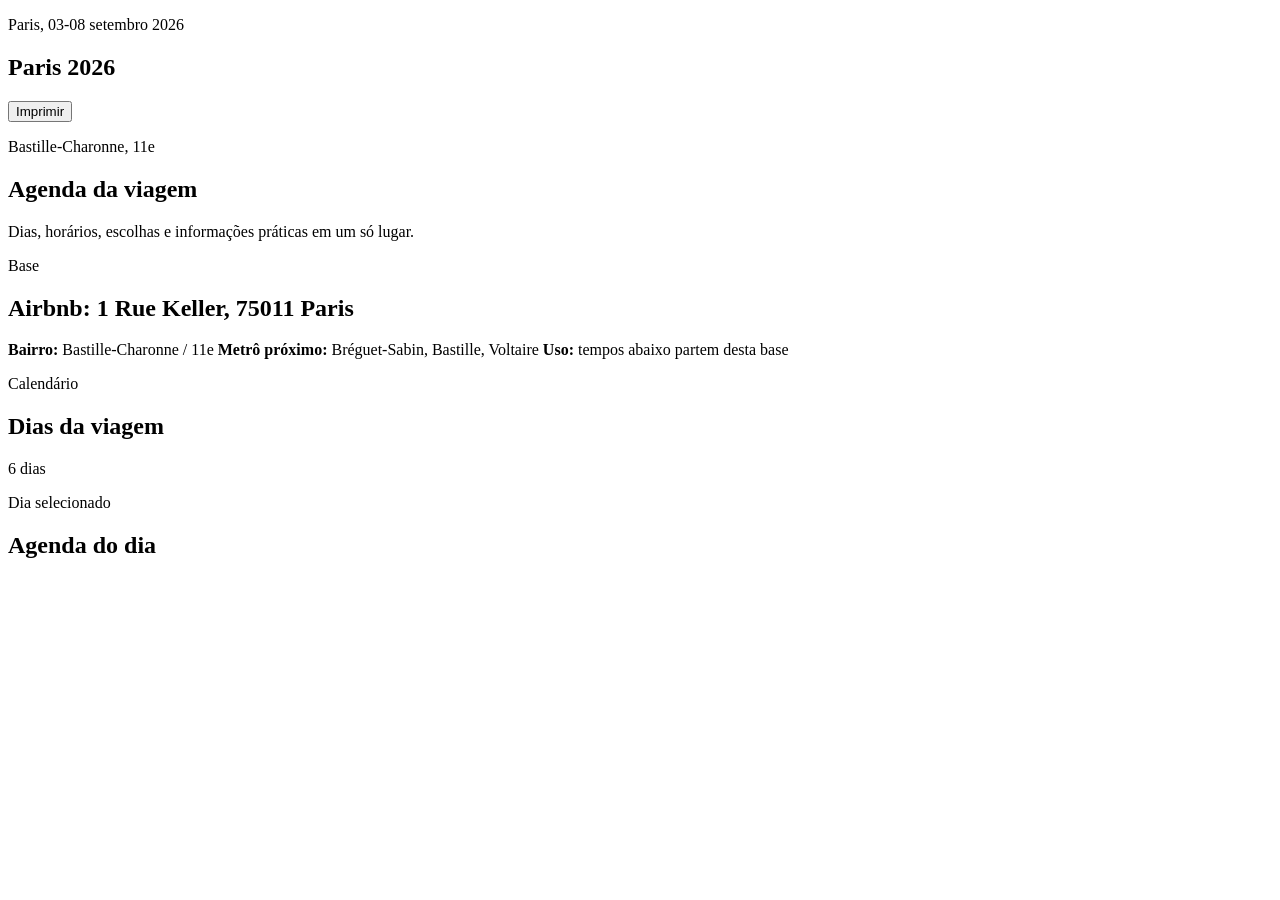
==== index.html @ ea1cb509 "Add Paris trip app HTML" ====
<!doctype html>
<html lang="pt-BR">
  <head>
    <meta charset="utf-8" />
    <meta name="viewport" content="width=device-width, initial-scale=1" />
    <title>Paris 2026</title>
    <link rel="stylesheet" href="styles.css" />
  </head>
  <body>
    <header class="hero">
      <div class="hero__image" aria-hidden="true"></div>
      <nav class="topbar" aria-label="Navegação principal">
        <div>
          <p class="eyebrow">Paris, 03-08 setembro 2026</p>
          <h1>Paris 2026</h1>
        </div>
        <button class="ghost-button" id="printButton" type="button">Imprimir</button>
      </nav>
      <section class="hero__content">
        <p class="kicker">Bastille-Charonne, 11e</p>
        <h2>Agenda da viagem</h2>
        <p>
          Dias, horários, escolhas e informações práticas em um só lugar.
        </p>
      </section>
    </header>

    <main class="shell">
      <section class="panel base-panel" aria-labelledby="baseTitle">
        <div>
          <p class="eyebrow">Base</p>
          <h2 id="baseTitle">Airbnb: 1 Rue Keller, 75011 Paris</h2>
        </div>
        <div class="base-grid">
          <span><strong>Bairro:</strong> Bastille-Charonne / 11e</span>
          <span><strong>Metrô próximo:</strong> Bréguet-Sabin, Bastille, Voltaire</span>
          <span><strong>Uso:</strong> tempos abaixo partem desta base</span>
        </div>
      </section>

      <section class="panel calendar-panel" aria-labelledby="calendarTitle">
        <div class="section-heading">
          <div>
            <p class="eyebrow">Calendário</p>
            <h2 id="calendarTitle">Dias da viagem</h2>
          </div>
          <span class="trip-chip">6 dias</span>
        </div>
        <div class="day-grid" id="dayGrid"></div>
      </section>

      <section class="workspace">
        <aside class="panel day-summary" id="daySummary" aria-live="polite"></aside>

        <section class="panel timeline-panel" aria-labelledby="timelineTitle">
          <div class="section-heading">
            <div>
              <p class="eyebrow" id="activeDateLabel">Dia selecionado</p>
              <h2 id="timelineTitle">Agenda do dia</h2>
            </div>
            <div class="filter-row" id="filterRow" aria-label="Filtros"></div>
          </div>
          <div class="timeline" id="timeline"></div>
        </section>

        <aside class="panel detail-panel" id="detailPanel" aria-live="polite"></aside>
      </section>
    </main>

    <script src="app.js"></script>
  </body>
</html>
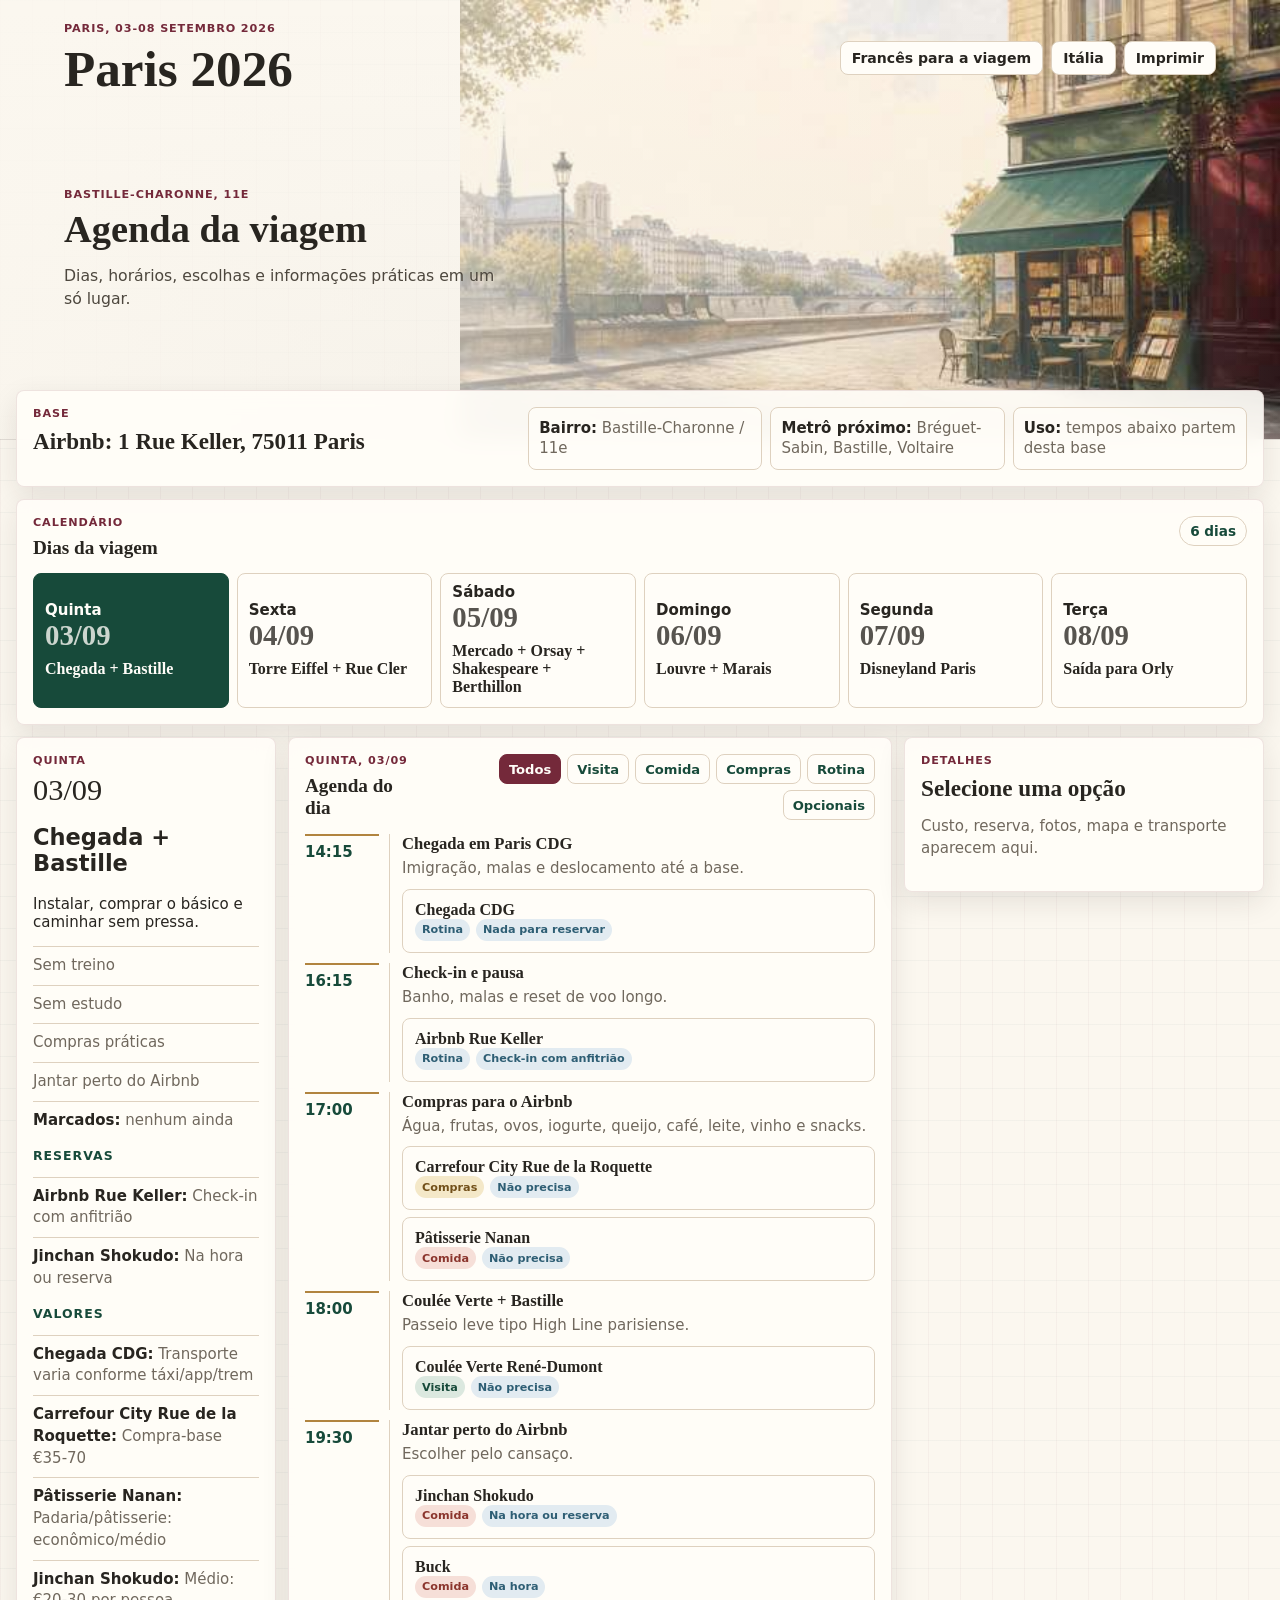
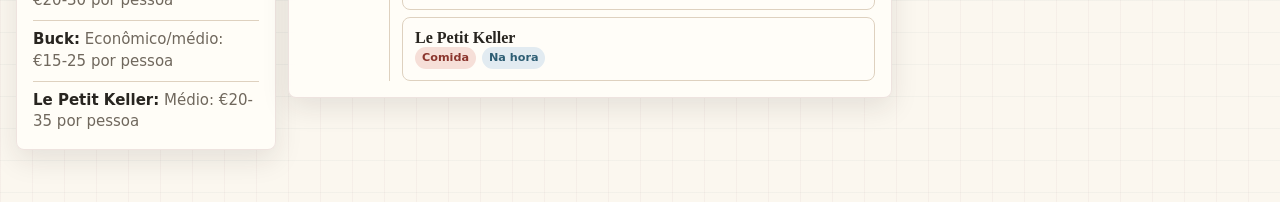
==== commit c42b8182: "Publish Paris updates and French guide" ====
--- a/index.html
+++ b/index.html
@@ -14,7 +14,11 @@
           <p class="eyebrow">Paris, 03-08 setembro 2026</p>
           <h1>Paris 2026</h1>
         </div>
-        <button class="ghost-button" id="printButton" type="button">Imprimir</button>
+        <div class="top-actions">
+          <a class="ghost-button" href="frances.html">Francês para a viagem</a>
+          <a class="ghost-button" href="italia.html">Itália</a>
+          <button class="ghost-button" id="printButton" type="button">Imprimir</button>
+        </div>
       </nav>
       <section class="hero__content">
         <p class="kicker">Bastille-Charonne, 11e</p>
--- a/styles.css
+++ b/styles.css
@@ -0,0 +1,820 @@
+:root {
+  --paper: #fbf7ef;
+  --paper-strong: #fffdf8;
+  --ink: #282520;
+  --muted: #70685d;
+  --line: #ded1bf;
+  --green: #174a3a;
+  --green-soft: #dbe8df;
+  --burgundy: #74293a;
+  --blue: #2e5e74;
+  --gold: #b1843f;
+  --rose: #c96e64;
+  --shadow: 0 10px 28px rgba(36, 31, 26, 0.1);
+  --radius: 8px;
+  --hero-image: url("assets/paris-hero-small.jpg");
+  color-scheme: light;
+}
+
+* {
+  box-sizing: border-box;
+}
+
+body {
+  margin: 0;
+  background:
+    linear-gradient(90deg, rgba(116, 41, 58, 0.04) 1px, transparent 1px),
+    linear-gradient(rgba(23, 74, 58, 0.035) 1px, transparent 1px),
+    var(--paper);
+  background-size: 32px 32px;
+  color: var(--ink);
+  font-family: "Segoe UI", system-ui, -apple-system, BlinkMacSystemFont, sans-serif;
+  font-size: 15px;
+}
+
+button,
+a {
+  font: inherit;
+}
+
+.top-actions {
+  display: flex;
+  flex-wrap: wrap;
+  justify-content: flex-end;
+  gap: 8px;
+}
+
+.top-actions .ghost-button {
+  text-decoration: none;
+}
+
+.hero {
+  min-height: 440px;
+  position: relative;
+  overflow: hidden;
+  border-bottom: 1px solid rgba(40, 37, 32, 0.12);
+}
+
+.hero__image {
+  position: absolute;
+  inset: 0;
+  background-color: #efe2d2;
+  background:
+    linear-gradient(90deg, rgba(251, 247, 239, 0.88) 0%, rgba(251, 247, 239, 0.58) 36%, rgba(251, 247, 239, 0.02) 100%),
+    linear-gradient(0deg, rgba(40, 37, 32, 0.06), rgba(40, 37, 32, 0)),
+    var(--hero-image) right center / auto 100% no-repeat;
+}
+
+.topbar,
+.hero__content,
+.shell {
+  position: relative;
+  z-index: 1;
+}
+
+.topbar {
+  display: flex;
+  justify-content: space-between;
+  align-items: center;
+  gap: 24px;
+  padding: 22px clamp(18px, 5vw, 64px);
+}
+
+.topbar h1 {
+  margin: 0;
+  font-family: Georgia, "Times New Roman", serif;
+  font-size: clamp(2rem, 4vw, 3.35rem);
+  line-height: 1;
+  letter-spacing: 0;
+}
+
+.hero__content {
+  max-width: 560px;
+  padding: 72px clamp(18px, 5vw, 64px) 92px;
+}
+
+.hero__content h2 {
+  margin: 0;
+  max-width: 520px;
+  font-family: Georgia, "Times New Roman", serif;
+  font-size: clamp(1.8rem, 3vw, 3rem);
+  line-height: 1.05;
+  letter-spacing: 0;
+}
+
+.hero__content p:not(.kicker) {
+  max-width: 460px;
+  color: #4d473e;
+  font-size: 0.98rem;
+  line-height: 1.45;
+}
+
+.eyebrow,
+.kicker {
+  margin: 0 0 8px;
+  color: var(--burgundy);
+  font-size: 0.7rem;
+  font-weight: 800;
+  letter-spacing: 0.08em;
+  text-transform: uppercase;
+}
+
+.shell {
+  width: min(1480px, calc(100% - 32px));
+  margin: -50px auto 52px;
+}
+
+.panel {
+  background: rgba(255, 253, 248, 0.92);
+  border: 1px solid rgba(116, 41, 58, 0.12);
+  border-radius: var(--radius);
+  box-shadow: var(--shadow);
+  backdrop-filter: blur(10px);
+}
+
+.calendar-panel {
+  padding: 16px;
+}
+
+.base-panel {
+  display: grid;
+  grid-template-columns: minmax(260px, 0.8fr) 1.2fr;
+  gap: 16px;
+  margin-bottom: 12px;
+  padding: 16px;
+}
+
+.base-panel h2 {
+  margin: 0;
+  font-family: Georgia, "Times New Roman", serif;
+  font-size: clamp(1.15rem, 1.8vw, 1.6rem);
+  letter-spacing: 0;
+}
+
+.base-grid {
+  display: grid;
+  grid-template-columns: repeat(3, minmax(0, 1fr));
+  gap: 8px;
+  align-items: stretch;
+}
+
+.base-grid span {
+  border: 1px solid var(--line);
+  border-radius: var(--radius);
+  padding: 10px;
+  background: rgba(255, 253, 248, 0.72);
+  color: var(--muted);
+  line-height: 1.35;
+}
+
+.base-grid strong {
+  color: var(--ink);
+}
+
+.section-heading {
+  display: flex;
+  justify-content: space-between;
+  align-items: flex-start;
+  gap: 14px;
+  margin-bottom: 14px;
+}
+
+.section-heading h2 {
+  margin: 0;
+  font-family: Georgia, "Times New Roman", serif;
+  font-size: clamp(1.18rem, 1.5vw, 1.55rem);
+  letter-spacing: 0;
+}
+
+.trip-chip {
+  display: inline-flex;
+  min-height: 30px;
+  align-items: center;
+  border: 1px solid var(--line);
+  border-radius: 999px;
+  padding: 5px 10px;
+  font-size: 0.85rem;
+  color: var(--green);
+  font-weight: 800;
+  white-space: nowrap;
+}
+
+.day-grid {
+  display: grid;
+  grid-template-columns: repeat(6, minmax(0, 1fr));
+  gap: 8px;
+}
+
+.day-card,
+.ghost-button,
+.filter-button,
+.option-card,
+.choice-button,
+.link-button {
+  border: 1px solid var(--line);
+  border-radius: var(--radius);
+  background: var(--paper-strong);
+  color: var(--ink);
+  cursor: pointer;
+}
+
+.day-card {
+  min-height: 96px;
+  padding: 11px;
+  text-align: left;
+  overflow-wrap: anywhere;
+  transition: transform 180ms ease, border-color 180ms ease, background 180ms ease;
+}
+
+.day-card:hover,
+.option-card:hover,
+.filter-button:hover,
+.ghost-button:hover,
+.choice-button:hover,
+.link-button:hover {
+  transform: translateY(-1px);
+  border-color: rgba(116, 41, 58, 0.5);
+}
+
+.day-card.is-active {
+  background: var(--green);
+  border-color: var(--green);
+  color: #fffdf8;
+}
+
+.day-card time {
+  display: block;
+  margin-bottom: 10px;
+  color: inherit;
+  font-weight: 850;
+  line-height: 1.05;
+}
+
+.day-card time .day-number {
+  display: block;
+  margin-top: 3px;
+  font-family: Georgia, "Times New Roman", serif;
+  font-size: 1.8rem;
+  line-height: 1;
+}
+
+.day-card strong {
+  display: block;
+  font-family: Georgia, "Times New Roman", serif;
+  font-size: 1rem;
+  letter-spacing: 0;
+}
+
+.day-card span {
+  display: none;
+  margin-top: 6px;
+  color: currentColor;
+  opacity: 0.78;
+  line-height: 1.35;
+}
+
+.workspace {
+  display: grid;
+  grid-template-columns: minmax(210px, 260px) minmax(0, 1fr) minmax(300px, 360px);
+  gap: 12px;
+  margin-top: 12px;
+  align-items: start;
+}
+
+.timeline-panel,
+.detail-panel,
+.day-summary {
+  min-width: 0;
+}
+
+.day-summary,
+.timeline-panel,
+.detail-panel {
+  padding: 16px;
+}
+
+.day-summary {
+  position: sticky;
+  top: 16px;
+}
+
+.detail-panel {
+  position: sticky;
+  top: 16px;
+}
+
+.summary-date {
+  font-family: Georgia, "Times New Roman", serif;
+  font-size: 1.9rem;
+  line-height: 1;
+  margin: 0 0 8px;
+}
+
+.summary-list,
+.detail-list,
+.mini-list {
+  display: grid;
+  gap: 8px;
+  margin: 14px 0 0;
+  padding: 0;
+  list-style: none;
+}
+
+.summary-list li,
+.detail-list li,
+.mini-list li {
+  border-top: 1px solid var(--line);
+  padding-top: 8px;
+  color: var(--muted);
+  line-height: 1.45;
+}
+
+.summary-list strong,
+.detail-list strong,
+.mini-list strong {
+  color: var(--ink);
+}
+
+.summary-section {
+  margin-top: 16px;
+}
+
+.summary-section h3 {
+  margin: 0;
+  color: var(--green);
+  font-size: 0.78rem;
+  letter-spacing: 0.08em;
+  text-transform: uppercase;
+}
+
+.filter-row {
+  display: flex;
+  flex-wrap: wrap;
+  justify-content: flex-end;
+  gap: 6px;
+  min-width: 0;
+}
+
+.filter-button {
+  min-height: 30px;
+  padding: 6px 9px;
+  color: var(--green);
+  font-size: 0.82rem;
+  font-weight: 750;
+}
+
+.filter-button.is-active {
+  background: var(--burgundy);
+  border-color: var(--burgundy);
+  color: #fffdf8;
+}
+
+.timeline {
+  display: grid;
+  gap: 10px;
+}
+
+.time-block {
+  display: grid;
+  grid-template-columns: 74px minmax(0, 1fr);
+  gap: 10px;
+  align-items: start;
+}
+
+.time-label {
+  border-top: 2px solid var(--gold);
+  padding-top: 7px;
+  color: var(--green);
+  font-weight: 900;
+}
+
+.slot {
+  border-left: 1px solid var(--line);
+  padding-left: 12px;
+}
+
+.slot-title {
+  margin: 0 0 4px;
+  font-family: Georgia, "Times New Roman", serif;
+  font-size: 1.04rem;
+  letter-spacing: 0;
+}
+
+.slot-note {
+  margin: 0 0 9px;
+  color: var(--muted);
+  line-height: 1.45;
+}
+
+.option-grid {
+  display: grid;
+  grid-template-columns: 1fr;
+  gap: 7px;
+}
+
+.option-card {
+  min-height: 0;
+  padding: 11px 12px;
+  text-align: left;
+  transition: transform 180ms ease, border-color 180ms ease, background 180ms ease;
+}
+
+.option-card.is-selected {
+  border-color: var(--green);
+  background: linear-gradient(180deg, #f7fbf8, #fffdf8);
+}
+
+.option-meta {
+  display: flex;
+  flex-wrap: wrap;
+  gap: 6px;
+  margin-bottom: 0;
+}
+
+.tag {
+  display: inline-flex;
+  align-items: center;
+  min-height: 22px;
+  border-radius: 999px;
+  padding: 3px 7px;
+  color: var(--ink);
+  font-size: 0.7rem;
+  font-weight: 800;
+}
+
+.tag.visita {
+  background: var(--green-soft);
+  color: var(--green);
+}
+
+.tag.comida {
+  background: #f6dfd8;
+  color: #8b352d;
+}
+
+.tag.compras {
+  background: #f4e8c8;
+  color: #72501a;
+}
+
+.tag.rotina {
+  background: #e2ebf1;
+  color: var(--blue);
+}
+
+.tag.opcional {
+  background: #eee6ef;
+  color: #6e3c72;
+}
+
+.option-card h4 {
+  margin: 0;
+  font-family: Georgia, "Times New Roman", serif;
+  font-size: 1rem;
+  letter-spacing: 0;
+  overflow-wrap: anywhere;
+}
+
+.option-card p {
+  margin: 5px 0 0;
+  color: var(--muted);
+  line-height: 1.35;
+  font-size: 0.9rem;
+}
+
+.detail-title {
+  margin: 0;
+  font-family: Georgia, "Times New Roman", serif;
+  font-size: 1.45rem;
+  line-height: 1.12;
+  letter-spacing: 0;
+  overflow-wrap: anywhere;
+}
+
+.detail-description {
+  color: var(--muted);
+  line-height: 1.45;
+  font-size: 0.94rem;
+}
+
+.logistics {
+  margin-top: 14px;
+}
+
+.logistics details {
+  border-top: 1px solid var(--line);
+  padding: 10px 0;
+}
+
+.logistics summary {
+  cursor: pointer;
+  color: var(--green);
+  font-weight: 850;
+}
+
+.logistics p {
+  margin: 8px 0 0;
+  color: var(--muted);
+  line-height: 1.45;
+}
+
+.inline-links {
+  display: flex;
+  flex-wrap: wrap;
+  gap: 7px;
+  margin-top: 10px;
+  min-width: 0;
+}
+
+.action-row {
+  display: flex;
+  flex-wrap: wrap;
+  gap: 7px;
+  margin-top: 14px;
+}
+
+.choice-button,
+.link-button,
+.ghost-button {
+  display: inline-flex;
+  min-height: 34px;
+  align-items: center;
+  justify-content: center;
+  padding: 7px 11px;
+  font-size: 0.88rem;
+  font-weight: 850;
+  text-decoration: none;
+  text-align: center;
+}
+
+.choice-button {
+  background: var(--green);
+  border-color: var(--green);
+  color: #fffdf8;
+}
+
+.choice-button.is-picked {
+  background: var(--burgundy);
+  border-color: var(--burgundy);
+}
+
+.link-button {
+  background: var(--paper-strong);
+  color: var(--green);
+}
+
+.photo-link {
+  background: #f4e8c8;
+  border-color: #d6bb78;
+  color: #72501a;
+}
+
+.empty-state {
+  border: 1px dashed var(--line);
+  border-radius: var(--radius);
+  padding: 14px;
+  color: var(--muted);
+  line-height: 1.5;
+}
+
+@media (max-width: 1120px) {
+  .day-grid {
+    grid-template-columns: repeat(3, minmax(0, 1fr));
+  }
+
+  .base-panel,
+  .base-grid {
+    grid-template-columns: 1fr;
+  }
+
+  .workspace {
+    grid-template-columns: 1fr;
+  }
+
+  .day-summary,
+  .detail-panel {
+    position: static;
+  }
+}
+
+@media (max-width: 920px) {
+  .hero {
+    min-height: 430px;
+  }
+
+  .hero__image {
+    background:
+      linear-gradient(90deg, rgba(251, 247, 239, 0.92) 0%, rgba(251, 247, 239, 0.68) 48%, rgba(251, 247, 239, 0.12) 100%),
+      linear-gradient(0deg, rgba(40, 37, 32, 0.08), rgba(40, 37, 32, 0)),
+      var(--hero-image) right center / auto 100% no-repeat;
+  }
+
+  .shell {
+    width: min(100% - 24px, 1480px);
+  }
+
+  .day-grid {
+    grid-template-columns: repeat(3, minmax(0, 1fr));
+  }
+
+  .workspace {
+    gap: 10px;
+  }
+
+  .detail-panel {
+    order: 3;
+  }
+}
+
+@media (max-width: 720px) {
+  .hero {
+    min-height: 410px;
+  }
+
+  .topbar {
+    align-items: flex-start;
+    flex-direction: column;
+    gap: 12px;
+    padding: 18px 16px;
+  }
+
+  .topbar h1 {
+    font-size: 2rem;
+  }
+
+  .top-actions {
+    width: 100%;
+    justify-content: flex-start;
+  }
+
+  .top-actions .ghost-button {
+    width: auto;
+  }
+
+  .hero__content {
+    padding: 42px 16px 72px;
+  }
+
+  .hero__content h2 {
+    max-width: 320px;
+    font-size: 1.65rem;
+  }
+
+  .hero__content p:not(.kicker) {
+    max-width: 300px;
+    font-size: 0.92rem;
+  }
+
+  .shell {
+    width: min(100% - 20px, 1480px);
+    margin-top: -36px;
+  }
+
+  .calendar-panel,
+  .day-summary,
+  .timeline-panel,
+  .detail-panel {
+    padding: 14px;
+  }
+
+  .day-grid {
+    grid-template-columns: 1fr 1fr;
+    gap: 7px;
+  }
+
+  .day-card {
+    min-height: 86px;
+    padding: 10px;
+  }
+
+  .day-card time .day-number {
+    font-size: 1.55rem;
+  }
+
+  .day-card strong {
+    font-size: 0.92rem;
+  }
+
+  .section-heading {
+    flex-direction: column;
+    gap: 10px;
+  }
+
+  .filter-row {
+    justify-content: flex-start;
+  }
+
+  .filter-button {
+    min-height: 34px;
+  }
+
+  .time-block {
+    grid-template-columns: 1fr;
+    gap: 6px;
+  }
+
+  .time-label {
+    position: static;
+    width: fit-content;
+    padding-right: 16px;
+  }
+
+  .slot {
+    padding-left: 10px;
+  }
+
+  .inline-links,
+  .action-row {
+    display: grid;
+    grid-template-columns: 1fr;
+  }
+
+  .choice-button,
+  .link-button,
+  .ghost-button {
+    width: 100%;
+  }
+}
+
+@media (max-width: 460px) {
+  body {
+    font-size: 14px;
+  }
+
+  .hero {
+    min-height: 390px;
+  }
+
+  .hero__image {
+    background:
+      linear-gradient(90deg, rgba(251, 247, 239, 0.94) 0%, rgba(251, 247, 239, 0.76) 58%, rgba(251, 247, 239, 0.22) 100%),
+      linear-gradient(0deg, rgba(40, 37, 32, 0.08), rgba(40, 37, 32, 0)),
+      var(--hero-image) right center / auto 100% no-repeat;
+  }
+
+  .base-panel,
+  .calendar-panel,
+  .day-summary,
+  .timeline-panel,
+  .detail-panel {
+    padding: 12px;
+  }
+
+  .base-grid span {
+    padding: 9px;
+  }
+
+  .day-grid {
+    grid-template-columns: 1fr;
+  }
+
+  .day-card {
+    min-height: 0;
+  }
+
+  .day-card time {
+    margin-bottom: 6px;
+  }
+
+  .day-card time .day-number {
+    display: inline;
+    margin-left: 6px;
+    font-size: 1.1rem;
+  }
+
+  .summary-date {
+    font-size: 1.65rem;
+  }
+
+  .detail-title {
+    font-size: 1.28rem;
+  }
+}
+
+@media print {
+  .hero,
+  .calendar-panel,
+  .detail-panel,
+  .filter-row,
+  .ghost-button {
+    display: none;
+  }
+
+  body {
+    background: #fff;
+  }
+
+  .shell,
+  .workspace {
+    display: block;
+    width: 100%;
+    margin: 0;
+  }
+
+  .panel {
+    box-shadow: none;
+    border: 0;
+  }
+}
+
+
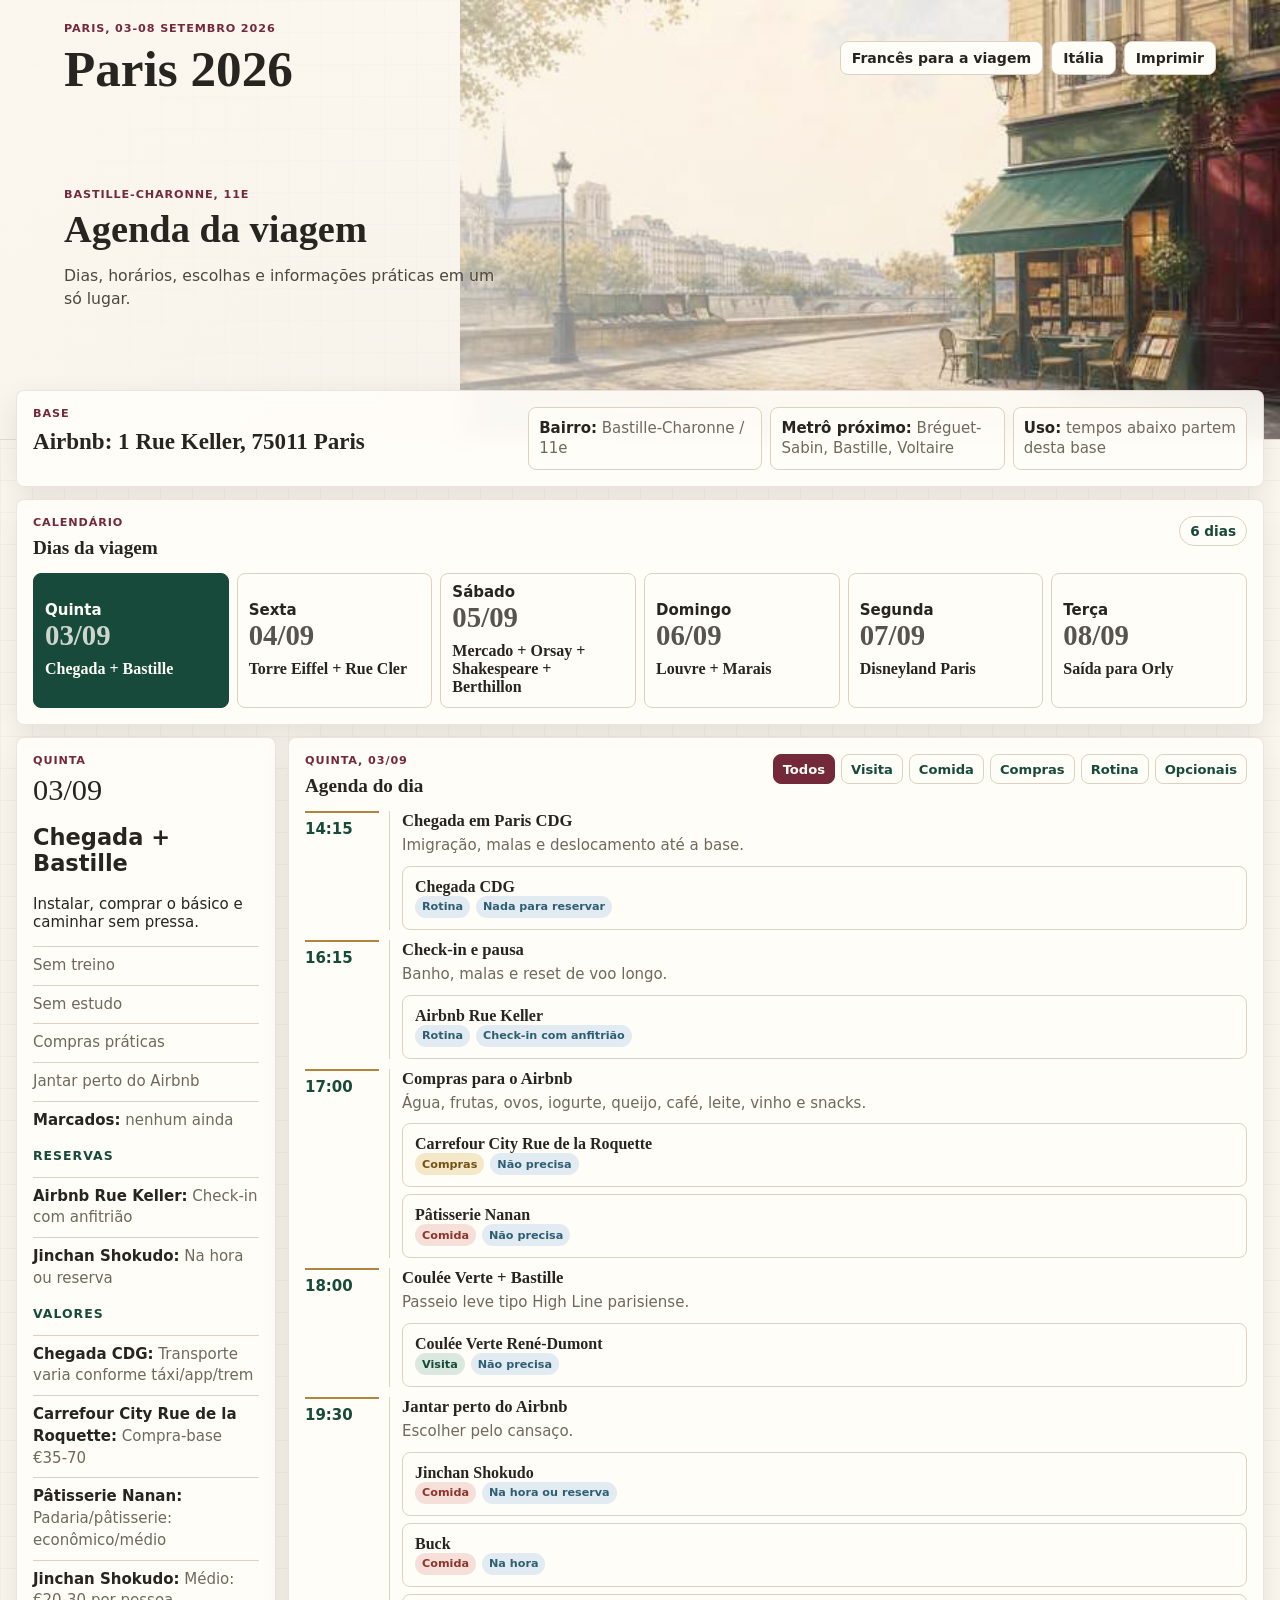
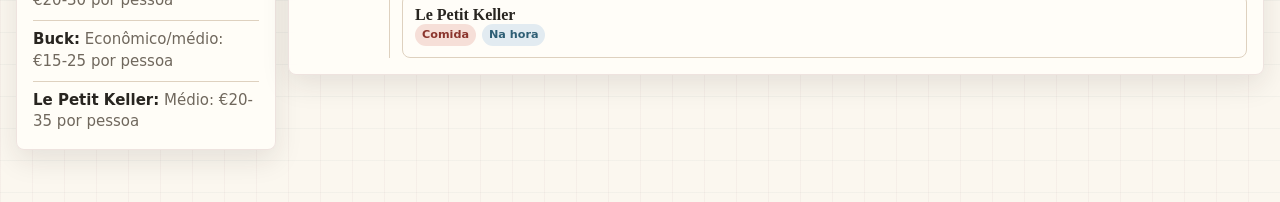
==== commit e7d65495: "Show itinerary details in modal" ====
--- a/index.html
+++ b/index.html
@@ -3,6 +3,10 @@
   <head>
     <meta charset="utf-8" />
     <meta name="viewport" content="width=device-width, initial-scale=1" />
+    <meta name="theme-color" content="#174a3a" />
+    <meta name="mobile-web-app-capable" content="yes" />
+    <link rel="manifest" href="manifest.webmanifest" />
+    <link rel="apple-touch-icon" href="assets/app-icon-192.png" />
     <title>Paris 2026</title>
     <link rel="stylesheet" href="styles.css" />
   </head>
@@ -15,6 +19,7 @@
           <h1>Paris 2026</h1>
         </div>
         <div class="top-actions">
+          <button class="ghost-button install-button" id="installButton" type="button" hidden>Instalar app</button>
           <a class="ghost-button" href="frances.html">Francês para a viagem</a>
           <a class="ghost-button" href="italia.html">Itália</a>
           <button class="ghost-button" id="printButton" type="button">Imprimir</button>
@@ -66,11 +71,17 @@
           </div>
           <div class="timeline" id="timeline"></div>
         </section>
-
-        <aside class="panel detail-panel" id="detailPanel" aria-live="polite"></aside>
       </section>
     </main>
 
+    <div class="modal-overlay" id="modalOverlay">
+      <div class="panel modal-shell">
+        <button class="modal-close" id="modalClose" type="button" aria-label="Fechar">✕</button>
+        <div class="detail-panel" id="detailPanel" aria-live="polite"></div>
+      </div>
+    </div>
+
     <script src="app.js"></script>
+    <script src="pwa.js"></script>
   </body>
 </html>
--- a/styles.css
+++ b/styles.css
@@ -48,6 +48,16 @@
   text-decoration: none;
 }
 
+.install-button {
+  background: var(--green);
+  border-color: var(--green);
+  color: #fffdf8;
+}
+
+.install-button[hidden] {
+  display: none;
+}
+
 .hero {
   min-height: 440px;
   position: relative;
@@ -275,7 +285,7 @@
 
 .workspace {
   display: grid;
-  grid-template-columns: minmax(210px, 260px) minmax(0, 1fr) minmax(300px, 360px);
+  grid-template-columns: minmax(210px, 260px) minmax(0, 1fr);
   gap: 12px;
   margin-top: 12px;
   align-items: start;
@@ -298,9 +308,54 @@
   top: 16px;
 }
 
-.detail-panel {
-  position: sticky;
-  top: 16px;
+.modal-overlay {
+  position: fixed;
+  inset: 0;
+  display: none;
+  align-items: flex-start;
+  justify-content: center;
+  padding: 40px 16px;
+  background: rgba(40, 37, 32, 0.55);
+  overflow-y: auto;
+  z-index: 80;
+}
+
+.modal-overlay.is-open {
+  display: flex;
+}
+
+body.modal-open {
+  overflow: hidden;
+}
+
+.modal-shell {
+  position: relative;
+  width: 100%;
+  max-width: 560px;
+  padding: 20px;
+}
+
+.modal-close {
+  position: absolute;
+  top: 10px;
+  right: 10px;
+  width: 32px;
+  height: 32px;
+  border-radius: 999px;
+  border: 1px solid var(--line);
+  background: var(--paper-strong);
+  color: var(--ink);
+  font-size: 0.85rem;
+  line-height: 1;
+  cursor: pointer;
+}
+
+.modal-close:hover {
+  border-color: rgba(116, 41, 58, 0.5);
+}
+
+.modal-shell .detail-panel {
+  padding-right: 26px;
 }
 
 .summary-date {
@@ -591,8 +646,7 @@
     grid-template-columns: 1fr;
   }
 
-  .day-summary,
-  .detail-panel {
+  .day-summary {
     position: static;
   }
 }
@@ -619,10 +673,6 @@
 
   .workspace {
     gap: 10px;
-  }
-
-  .detail-panel {
-    order: 3;
   }
 }
 
@@ -794,7 +844,7 @@
 @media print {
   .hero,
   .calendar-panel,
-  .detail-panel,
+  .modal-overlay,
   .filter-row,
   .ghost-button {
     display: none;
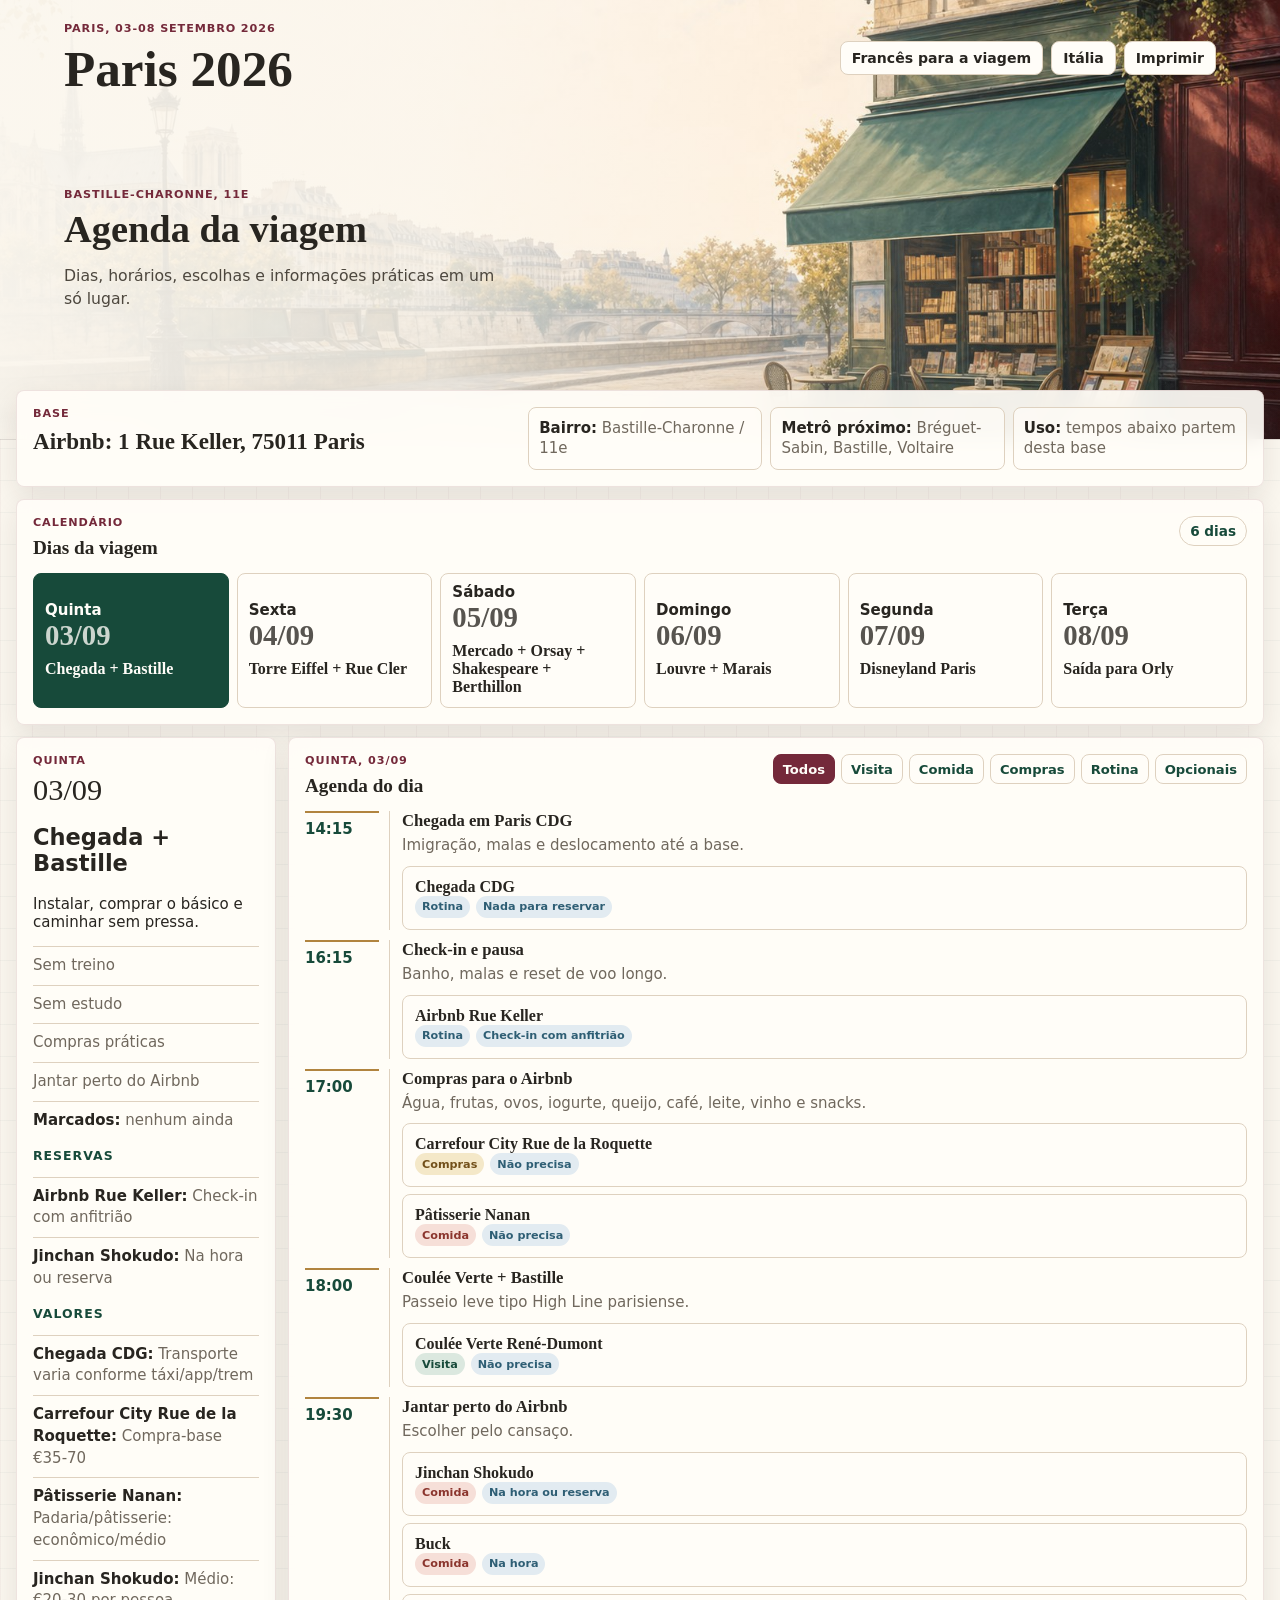
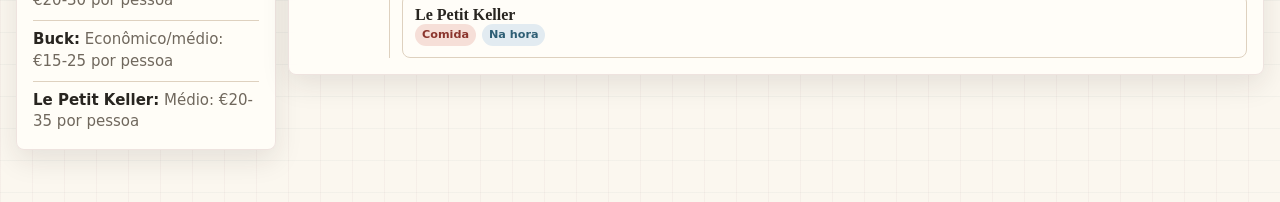
==== commit 15d00cb8: "Atualiza cache do roteiro publicado" ====
--- a/index.html
+++ b/index.html
@@ -81,7 +81,7 @@
       </div>
     </div>
 
-    <script src="app.js"></script>
+    <script src="app.js?v=7"></script>
     <script src="pwa.js"></script>
   </body>
 </html>
--- a/styles.css
+++ b/styles.css
@@ -12,7 +12,7 @@
   --rose: #c96e64;
   --shadow: 0 10px 28px rgba(36, 31, 26, 0.1);
   --radius: 8px;
-  --hero-image: url("assets/paris-hero-small.jpg");
+  --hero-image: url("assets/paris-hero-large.jpg");
   color-scheme: light;
 }
 
@@ -70,9 +70,9 @@
   inset: 0;
   background-color: #efe2d2;
   background:
-    linear-gradient(90deg, rgba(251, 247, 239, 0.88) 0%, rgba(251, 247, 239, 0.58) 36%, rgba(251, 247, 239, 0.02) 100%),
-    linear-gradient(0deg, rgba(40, 37, 32, 0.06), rgba(40, 37, 32, 0)),
-    var(--hero-image) right center / auto 100% no-repeat;
+    linear-gradient(90deg, rgba(251, 247, 239, 0.97) 0%, rgba(251, 247, 239, 0.84) 34%, rgba(251, 247, 239, 0.24) 62%, rgba(40, 37, 32, 0.06) 100%),
+    linear-gradient(0deg, rgba(40, 37, 32, 0.12), transparent 46%),
+    var(--hero-image) 62% center / cover no-repeat;
 }
 
 .topbar,
@@ -658,9 +658,9 @@
 
   .hero__image {
     background:
-      linear-gradient(90deg, rgba(251, 247, 239, 0.92) 0%, rgba(251, 247, 239, 0.68) 48%, rgba(251, 247, 239, 0.12) 100%),
-      linear-gradient(0deg, rgba(40, 37, 32, 0.08), rgba(40, 37, 32, 0)),
-      var(--hero-image) right center / auto 100% no-repeat;
+      linear-gradient(90deg, rgba(251, 247, 239, 0.96) 0%, rgba(251, 247, 239, 0.82) 52%, rgba(251, 247, 239, 0.22) 100%),
+      linear-gradient(0deg, rgba(40, 37, 32, 0.16), transparent 50%),
+      var(--hero-image) 66% center / cover no-repeat;
   }
 
   .shell {
@@ -797,9 +797,9 @@
 
   .hero__image {
     background:
-      linear-gradient(90deg, rgba(251, 247, 239, 0.94) 0%, rgba(251, 247, 239, 0.76) 58%, rgba(251, 247, 239, 0.22) 100%),
-      linear-gradient(0deg, rgba(40, 37, 32, 0.08), rgba(40, 37, 32, 0)),
-      var(--hero-image) right center / auto 100% no-repeat;
+      linear-gradient(90deg, rgba(251, 247, 239, 0.95) 0%, rgba(251, 247, 239, 0.78) 60%, rgba(251, 247, 239, 0.2) 100%),
+      linear-gradient(0deg, rgba(40, 37, 32, 0.18), transparent 50%),
+      var(--hero-image) 68% center / cover no-repeat;
   }
 
   .base-panel,
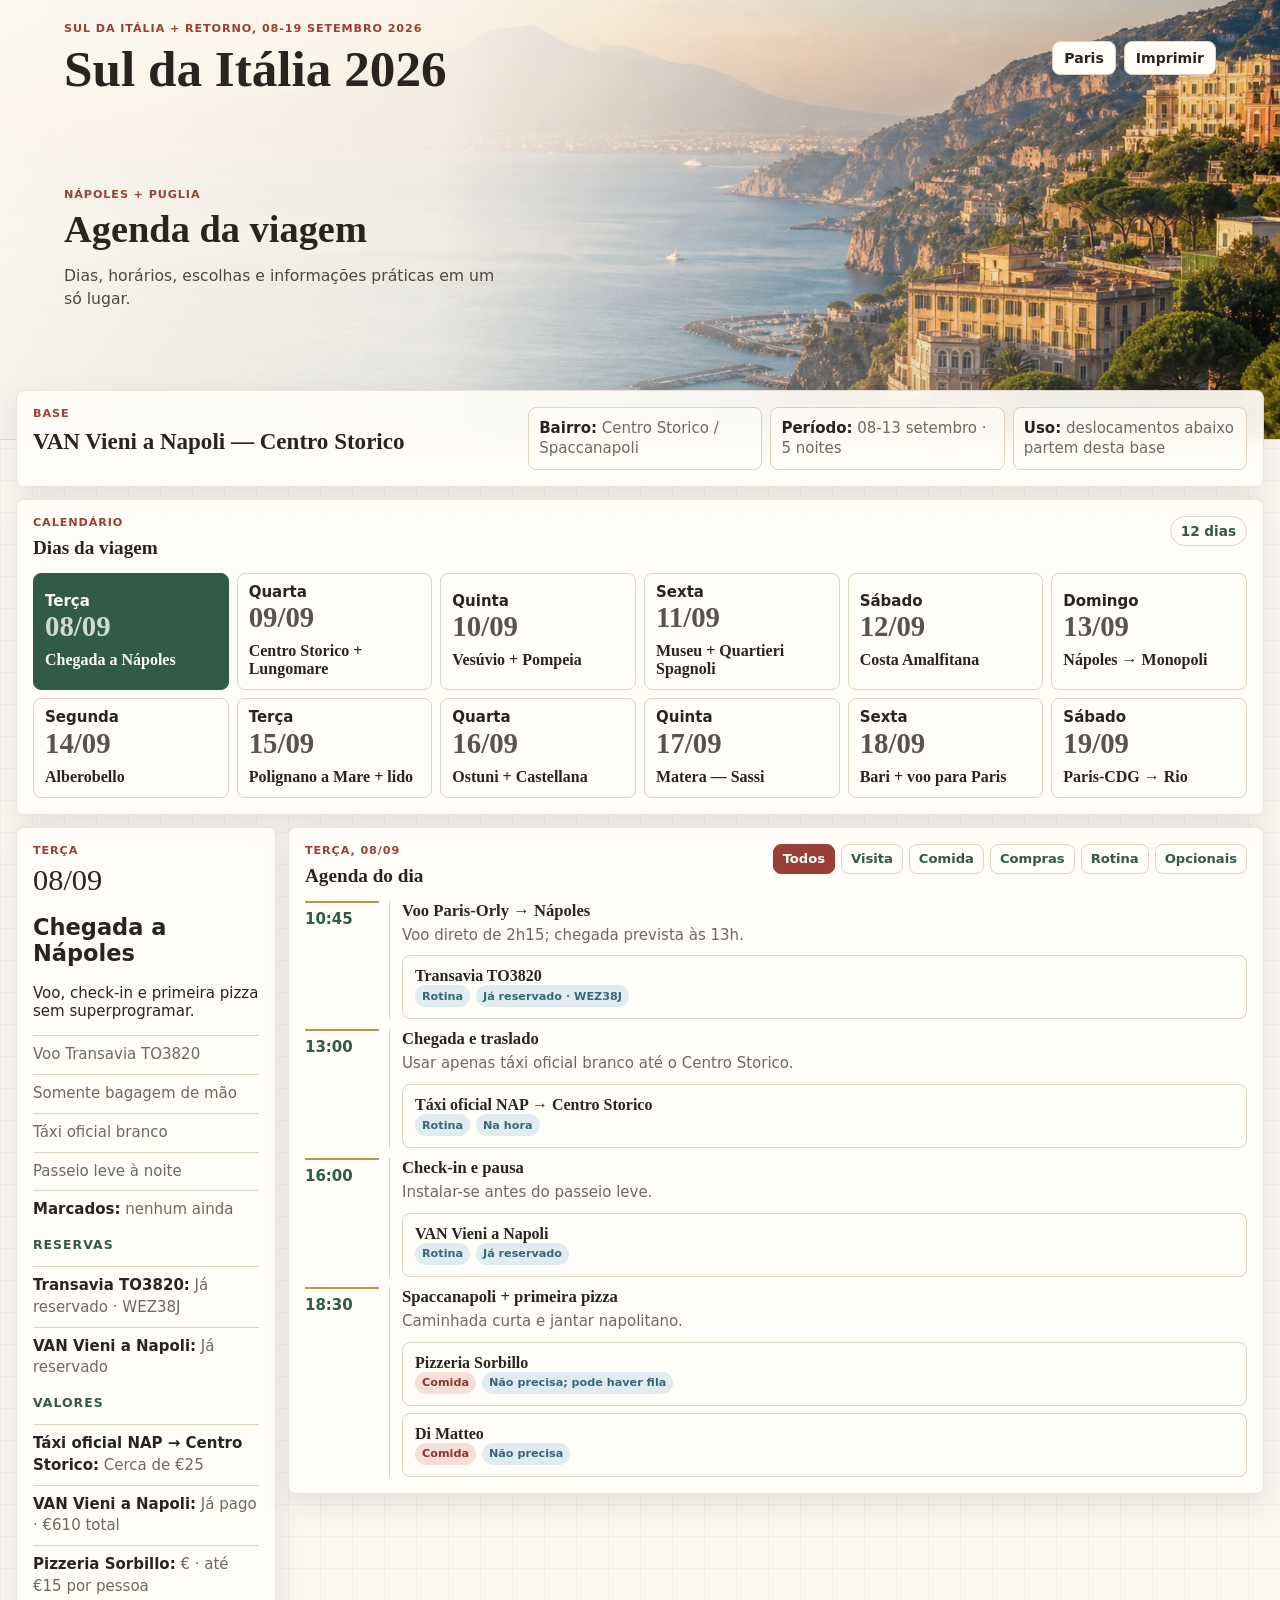
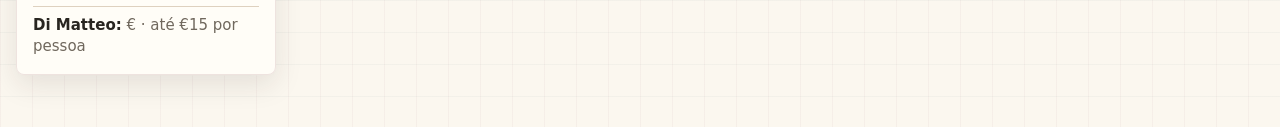
==== commit 06468e43: "Abrir o site diretamente no roteiro da Itália" ====
--- a/index.html
+++ b/index.html
@@ -3,85 +3,13 @@
   <head>
     <meta charset="utf-8" />
     <meta name="viewport" content="width=device-width, initial-scale=1" />
+    <meta http-equiv="refresh" content="0; url=italia.html" />
     <meta name="theme-color" content="#174a3a" />
-    <meta name="mobile-web-app-capable" content="yes" />
     <link rel="manifest" href="manifest.webmanifest" />
-    <link rel="apple-touch-icon" href="assets/app-icon-192.png" />
-    <title>Paris 2026</title>
-    <link rel="stylesheet" href="styles.css" />
+    <title>Itália 2026</title>
   </head>
   <body>
-    <header class="hero">
-      <div class="hero__image" aria-hidden="true"></div>
-      <nav class="topbar" aria-label="Navegação principal">
-        <div>
-          <p class="eyebrow">Paris, 03-08 setembro 2026</p>
-          <h1>Paris 2026</h1>
-        </div>
-        <div class="top-actions">
-          <button class="ghost-button install-button" id="installButton" type="button" hidden>Instalar app</button>
-          <a class="ghost-button" href="frances.html">Francês para a viagem</a>
-          <a class="ghost-button" href="italia.html">Itália</a>
-          <button class="ghost-button" id="printButton" type="button">Imprimir</button>
-        </div>
-      </nav>
-      <section class="hero__content">
-        <p class="kicker">Bastille-Charonne, 11e</p>
-        <h2>Agenda da viagem</h2>
-        <p>
-          Dias, horários, escolhas e informações práticas em um só lugar.
-        </p>
-      </section>
-    </header>
-
-    <main class="shell">
-      <section class="panel base-panel" aria-labelledby="baseTitle">
-        <div>
-          <p class="eyebrow">Base</p>
-          <h2 id="baseTitle">Airbnb: 1 Rue Keller, 75011 Paris</h2>
-        </div>
-        <div class="base-grid">
-          <span><strong>Bairro:</strong> Bastille-Charonne / 11e</span>
-          <span><strong>Metrô próximo:</strong> Bréguet-Sabin, Bastille, Voltaire</span>
-          <span><strong>Uso:</strong> tempos abaixo partem desta base</span>
-        </div>
-      </section>
-
-      <section class="panel calendar-panel" aria-labelledby="calendarTitle">
-        <div class="section-heading">
-          <div>
-            <p class="eyebrow">Calendário</p>
-            <h2 id="calendarTitle">Dias da viagem</h2>
-          </div>
-          <span class="trip-chip">6 dias</span>
-        </div>
-        <div class="day-grid" id="dayGrid"></div>
-      </section>
-
-      <section class="workspace">
-        <aside class="panel day-summary" id="daySummary" aria-live="polite"></aside>
-
-        <section class="panel timeline-panel" aria-labelledby="timelineTitle">
-          <div class="section-heading">
-            <div>
-              <p class="eyebrow" id="activeDateLabel">Dia selecionado</p>
-              <h2 id="timelineTitle">Agenda do dia</h2>
-            </div>
-            <div class="filter-row" id="filterRow" aria-label="Filtros"></div>
-          </div>
-          <div class="timeline" id="timeline"></div>
-        </section>
-      </section>
-    </main>
-
-    <div class="modal-overlay" id="modalOverlay">
-      <div class="panel modal-shell">
-        <button class="modal-close" id="modalClose" type="button" aria-label="Fechar">✕</button>
-        <div class="detail-panel" id="detailPanel" aria-live="polite"></div>
-      </div>
-    </div>
-
-    <script src="app.js?v=7"></script>
-    <script src="pwa.js"></script>
+    <p>Redirecionando para o roteiro da Itália… <a href="italia.html">Abrir Itália</a></p>
+    <script>window.location.replace('italia.html');</script>
   </body>
 </html>
